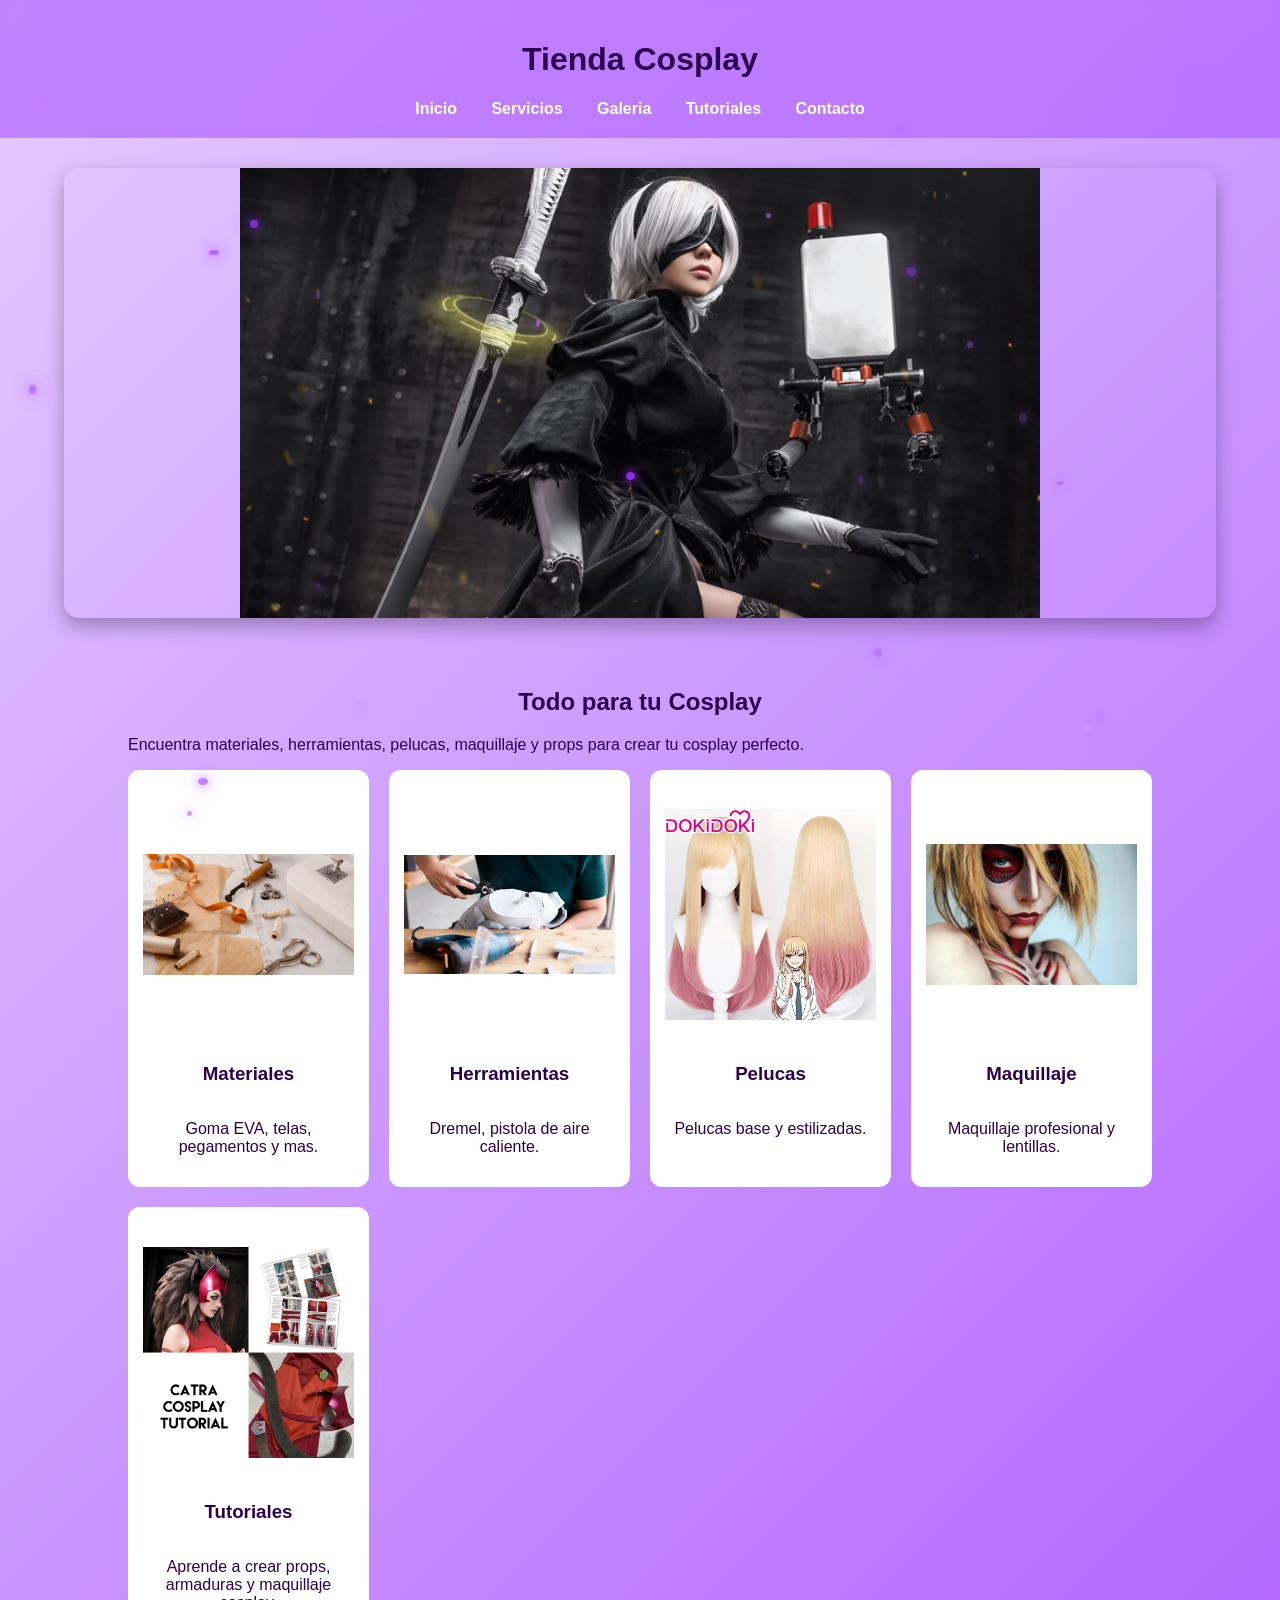
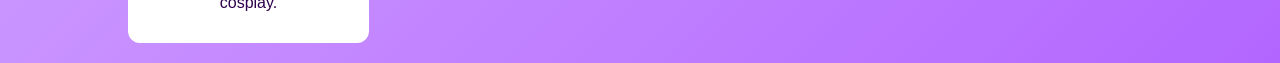
==== index.html @ 481a8a7b "Add files via upload" ====
<!DOCTYPE html>
<html>

<head>

<meta charset="UTF-8">
<title>Tienda Cosplay</title>

<link rel="stylesheet" href="css/estilos.css">

</head>

<body>

<header>

<h1>Tienda Cosplay</h1>

<nav>
<a href="index.html">Inicio</a>
<a href="paginas/servicios.html">Servicios</a>
<a href="paginas/galeria.html">Galeria</a>
<a href="paginas/tutoriales.html">Tutoriales</a>
<a href="paginas/contacto.html">Contacto</a>
</nav>

</header>

<div class="slider">

<img src="imagenes/slide1.jpg" class="activa">
<img src="imagenes/slide2.jpg">
<img src="imagenes/slide3.jpg">
<img src="imagenes/slide4.jpg">
<img src="imagenes/slide5.jpg">
<img src="imagenes/slide6.jpg">

</div>

<div class="container">

<h2>Todo para tu Cosplay</h2>

<p>
Encuentra materiales, herramientas, pelucas, maquillaje y props para crear tu cosplay perfecto.
</p>

<div class="servicios">

<div class="servicio">
<img src="imagenes/materiales.jpg">
<h3>Materiales</h3>
<p>Goma EVA, telas, pegamentos y mas.</p>
</div>

<div class="servicio">
<img src="imagenes/herramientas.jpg">
<h3>Herramientas</h3>
<p>Dremel, pistola de aire caliente.</p>
</div>

<div class="servicio">
<img src="imagenes/pelucas.jpg">
<h3>Pelucas</h3>
<p>Pelucas base y estilizadas.</p>
</div>

<div class="servicio">
<img src="imagenes/maquillaje.jpg">
<h3>Maquillaje</h3>
<p>Maquillaje profesional y lentillas.</p>
</div>

<div class="servicio" onclick="location.href='paginas/tutoriales.html'">
<img src="imagenes/tutoriales.jpg">
<h3>Tutoriales</h3>
<p>Aprende a crear props, armaduras y maquillaje cosplay.</p>
</div>

</div>

</div>

<button onclick="volverArriba()" id="btnArriba">?</button>

<script src="js/slider.js"></script>
<script src="js/arriba.js"></script>
<script src="js/raton.js"></script>
<script src="js/particulas.js"></script>
<script src="js/scroll.js"></script>

</body>
</html>
---- css/estilos.css ----
html{
scroll-behavior:smooth;
}

body{
margin:0;
font-family:Arial, Helvetica, sans-serif;
background:linear-gradient(135deg,#e6ccff,#cc99ff,#b366ff);
color:#2d004d;
animation:fadePage 0.8s ease;
}

@keyframes fadePage{
from{opacity:0;}
to{opacity:1;}
}

/* HEADER */

header{
position:sticky;
top:0;
background:rgba(179,102,255,0.7);
backdrop-filter:blur(10px);
padding:20px;
text-align:center;
z-index:1000;
}

nav a{
margin:15px;
text-decoration:none;
color:white;
font-weight:bold;
position:relative;
}

nav a::after{
content:"";
position:absolute;
width:0%;
height:2px;
left:0;
bottom:-4px;
background:white;
transition:0.3s;
}

nav a:hover::after{
width:100%;
}

/* CONTENEDOR */

.container{
width:80%;
margin:auto;
padding:20px;
}

h1,h2{
text-align:center;
}

/* GRID SERVICIOS */

.servicios{
display:grid;
grid-template-columns:repeat(auto-fit,minmax(220px,1fr));
gap:20px;
}

/* TARJETAS */

.servicio{
background:white;
padding:15px;
border-radius:12px;
text-align:center;
cursor:pointer;
transition:transform 0.3s, box-shadow 0.3s;
display:flex;
flex-direction:column;
opacity:0;
transform:translateY(40px);
}

.servicio.visible{
opacity:1;
transform:translateY(0);
}

.servicio:hover{
transform:translateY(-10px) scale(1.02);
box-shadow:0 0 20px rgba(153,51,255,0.7);
}

.servicio img{
max-width:100%;
height:260px;
object-fit:contain;
border-radius:10px;
transition:transform 0.3s;
}

.servicio:hover img{
transform:scale(1.05);
}

/* GALERIA */

.galeria{
column-count:3;
column-gap:20px;
}

.galeria img{
width:100%;
margin-bottom:20px;
border-radius:15px;
cursor:pointer;
transition:0.3s;
break-inside:avoid;
}

.galeria img:hover{
transform:scale(1.05);
box-shadow:0 8px 20px rgba(0,0,0,0.4);
}

/* LIGHTBOX */

.lightbox{
position:fixed;
top:0;
left:0;
width:100%;
height:100%;
background:rgba(0,0,0,0.8);
display:none;
justify-content:center;
align-items:center;
z-index:2000;
}

.lightbox img{
max-width:80%;
max-height:80%;
border-radius:10px;
}

/* FORMULARIO */

form{
display:flex;
flex-direction:column;
gap:10px;
width:400px;
margin:auto;
}

input, textarea{
padding:10px;
border-radius:5px;
border:1px solid #999;
}

button{
padding:10px;
background:#9933ff;
color:white;
border:none;
border-radius:5px;
cursor:pointer;
}

button:hover{
background:#7a29cc;
}

/* SLIDER */

/* SLIDER */

.slider{
  width:90%;
  height:450px;
  margin:30px auto;
  overflow:hidden;
  border-radius:15px;
  box-shadow:0 8px 20px rgba(0,0,0,0.3);
  position:relative;
  /* quitamos fondo negro */
  background:transparent;
}

.slider img{
  width:100%;
  height:100%;
  object-fit:contain;       /* se ve completa */
  position:absolute;
  top:0;
  left:0;
  opacity:0;
  transition:opacity 1s ease-in-out;
  border-radius:15px;       /* bordes redondeados */
}
.slider img.activa{
  opacity:1;
}

/* BOTON ARRIBA */

#btnArriba{
position:fixed;
bottom:30px;
right:30px;
background:#9933ff;
color:white;
border:none;
padding:12px 16px;
border-radius:50%;
font-size:18px;
cursor:pointer;
display:none;
}

/* BOTON INICIO */

.botonInicio{
position:fixed;
bottom:30px;
left:30px;
background:#9933ff;
color:white;
padding:12px 20px;
border-radius:8px;
text-decoration:none;
font-weight:bold;
box-shadow:0 5px 15px rgba(0,0,0,0.3);
}

/* PARTICULAS */

/* PARTICULAS */
.particula{
    position:fixed;
    width:8px;
    height:8px;
    border-radius:50%;
    opacity:0.8;
    pointer-events:none;
    z-index:50; /* sobre el fondo pero debajo de contenido */
}

@keyframes flotar{
from{transform:translateY(0);}
to{transform:translateY(-100vh);}
}

/* RESPONSIVE */

@media(max-width:900px){
.galeria{column-count:2;}
}

@media(max-width:500px){
.galeria{column-count:1;}
}
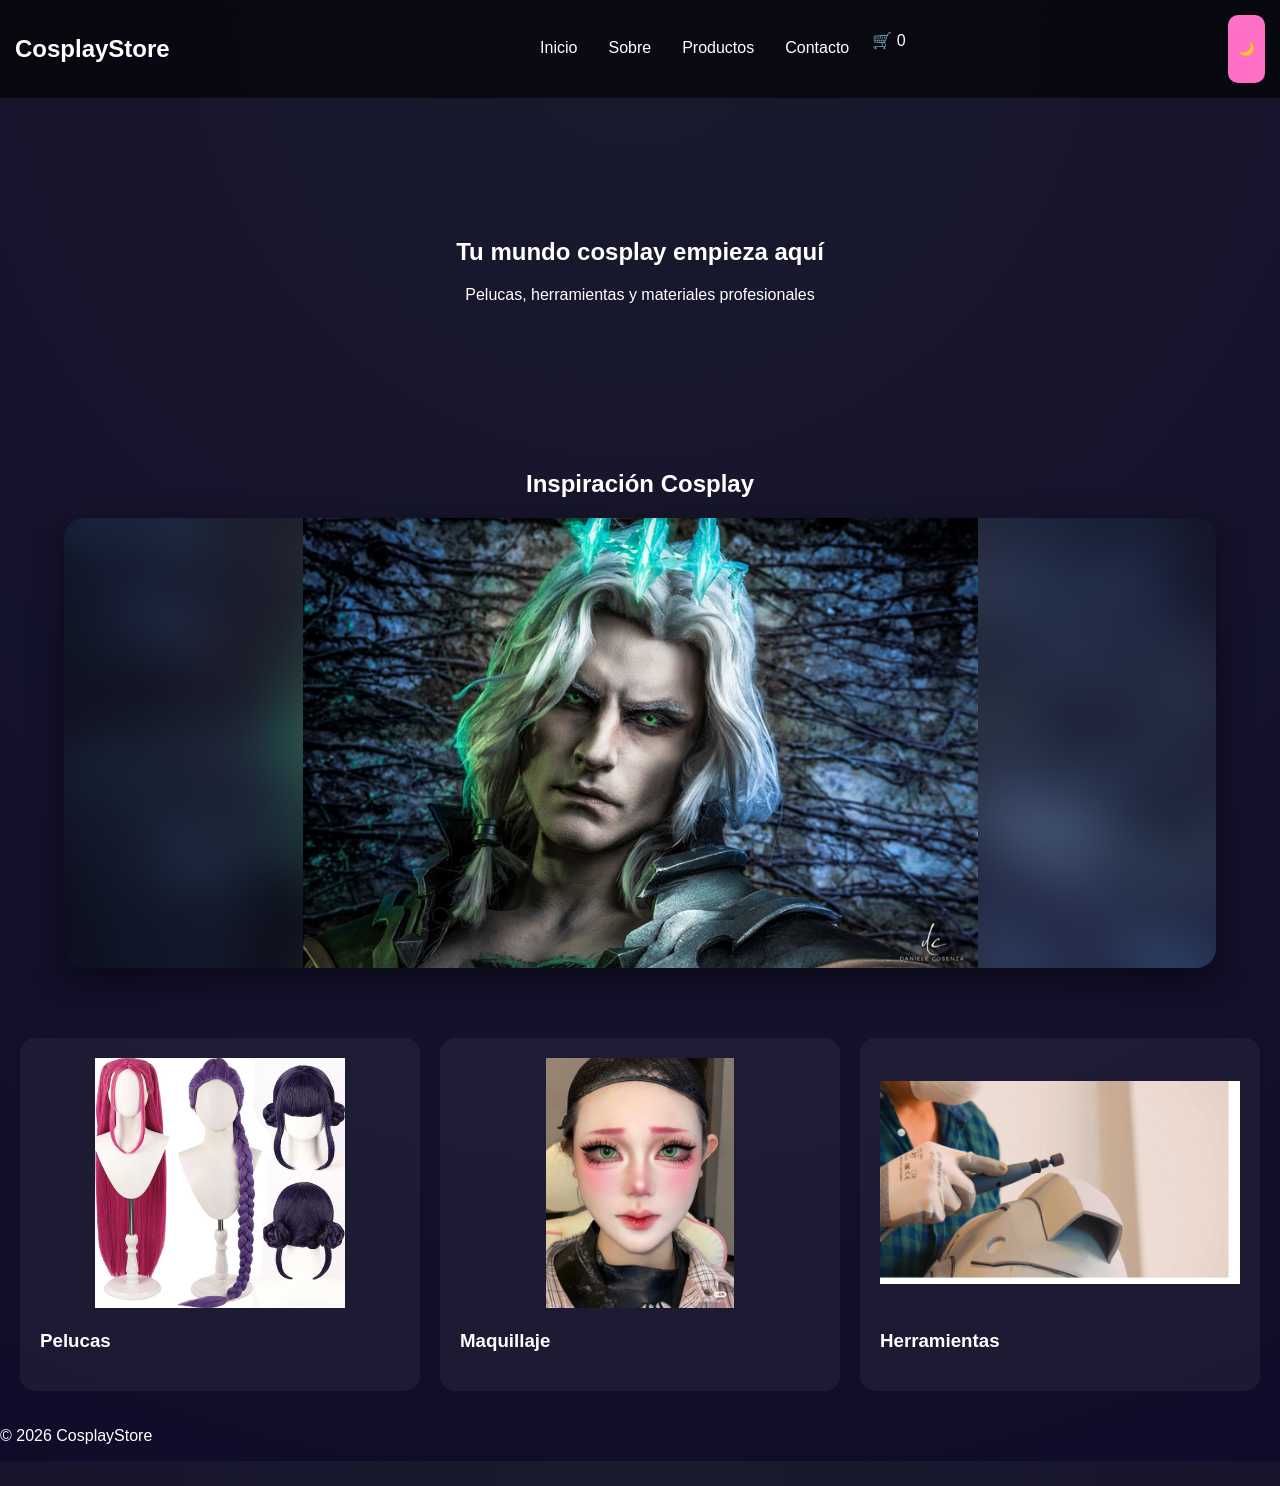
==== commit 55d4fc64: "Add files via upload" ====
--- a/index.html
+++ b/index.html
@@ -1,93 +1,104 @@
 <!DOCTYPE html>
-<html>
+<html lang="es">
+<head>
+<meta charset="UTF-8">
+<meta name="viewport" content="width=device-width, initial-scale=1.0">
 
-<head>
+<title>Tienda Cosplay Tenerife | Pelucas y Materiales</title>
+<meta name="description" content="Compra pelucas, maquillaje y materiales de cosplay en Tenerife. Tienda profesional para cosplayers.">
 
-<meta charset="UTF-8">
-<title>Tienda Cosplay</title>
-
-<link rel="stylesheet" href="css/estilos.css">
-
+<link rel="stylesheet" href="styles.css">
 </head>
+<meta name="keywords" content="cosplay Tenerife, pelucas cosplay, materiales cosplay, tienda cosplay, maquillaje cosplay, herramientas cosplay">
 
 <body>
 
 <header>
+<nav>
+<h1>CosplayStore</h1>
+<ul>
+<div class="menu-toggle">☰</div>
+<li><a href="index.html">Inicio</a></li>
+<li><a href="sobre.html">Sobre</a></li>
+<li><a href="productos.html">Productos</a></li>
+<li><a href="contacto.html">Contacto</a></li>
+<li>🛒 <span id="cart-count">0</span></li>
+</ul>
 
-<h1>Tienda Cosplay</h1>
-
-<nav>
-<a href="index.html">Inicio</a>
-<a href="paginas/servicios.html">Servicios</a>
-<a href="paginas/galeria.html">Galeria</a>
-<a href="paginas/tutoriales.html">Tutoriales</a>
-<a href="paginas/contacto.html">Contacto</a>
+<button id="darkMode">🌙</button>
 </nav>
-
 </header>
 
-<div class="slider">
+<section class="hero">
+<h2>Tu mundo cosplay empieza aquí</h2>
+<p>Pelucas, herramientas y materiales profesionales</p>
+</section>
 
-<img src="imagenes/slide1.jpg" class="activa">
-<img src="imagenes/slide2.jpg">
-<img src="imagenes/slide3.jpg">
-<img src="imagenes/slide4.jpg">
-<img src="imagenes/slide5.jpg">
-<img src="imagenes/slide6.jpg">
+<h2 style="text-align:center; margin-top: 30px;">Inspiración Cosplay</h2>
+<section class="slider visible"> <div class="slide active">
+    <img src="img/cosplay1.jpg" alt="Cosplay anime 1">
+  </div>
 
+  <div class="slide">
+    <img src="img/cosplay2.jpg" alt="Cosplay anime 2">
+  </div>
+
+  <div class="slide">
+    <img src="img/cosplay3.jpg" alt="Cosplay anime 3">
+  </div>
+
+  <div class="slide">
+    <img src="img/cosplay4.jpg" alt="Cosplay anime 4">
+  </div>
+
+  <div class="slide">
+    <img src="img/cosplay5.jpg" alt="Cosplay anime 5">
+  </div>
+
+  <div class="slide">
+    <img src="img/cosplay6.jpg" alt="Cosplay anime 6">
+  </div>
+
+  <div class="slide">
+    <img src="img/cosplay7.jpg" alt="Cosplay anime 7">
+  </div>
+
+  <div class="slide">
+    <img src="img/cosplay8.jpg" alt="Cosplay anime 8">
+  </div>
+
+  <div class="slide">
+    <img src="img/cosplay9.jpg" alt="Cosplay anime 9">
+  </div>
+
+  <div class="slide">
+    <img src="img/cosplay10.jpg" alt="Cosplay anime 10">
+  </div>
+
+</section>
+
+<section class="grid">
+<div class="card">
+<img src="img/peluca.jpg" alt="Peluca cosplay">
+<h3>Pelucas</h3>
 </div>
 
-<div class="container">
-
-<h2>Todo para tu Cosplay</h2>
-
-<p>
-Encuentra materiales, herramientas, pelucas, maquillaje y props para crear tu cosplay perfecto.
-</p>
-
-<div class="servicios">
-
-<div class="servicio">
-<img src="imagenes/materiales.jpg">
-<h3>Materiales</h3>
-<p>Goma EVA, telas, pegamentos y mas.</p>
+<div class="card">
+<img src="img/maquillaje.jpg" alt="Maquillaje cosplay">
+<h3>Maquillaje</h3>
 </div>
 
-<div class="servicio">
-<img src="imagenes/herramientas.jpg">
+<div class="card">
+<img src="img/herramientas.jpg" alt="Herramientas cosplay">
 <h3>Herramientas</h3>
-<p>Dremel, pistola de aire caliente.</p>
 </div>
+</section>
 
-<div class="servicio">
-<img src="imagenes/pelucas.jpg">
-<h3>Pelucas</h3>
-<p>Pelucas base y estilizadas.</p>
-</div>
+<footer>
+<p>© 2026 CosplayStore</p>
+</footer>
 
-<div class="servicio">
-<img src="imagenes/maquillaje.jpg">
-<h3>Maquillaje</h3>
-<p>Maquillaje profesional y lentillas.</p>
-</div>
-
-<div class="servicio" onclick="location.href='paginas/tutoriales.html'">
-<img src="imagenes/tutoriales.jpg">
-<h3>Tutoriales</h3>
-<p>Aprende a crear props, armaduras y maquillaje cosplay.</p>
-</div>
-
-</div>
-
-</div>
-
-<button onclick="volverArriba()" id="btnArriba">?</button>
-
-<script src="js/slider.js"></script>
-<script src="js/arriba.js"></script>
-<script src="js/raton.js"></script>
-<script src="js/particulas.js"></script>
-<script src="js/scroll.js"></script>
-
+<script src="script.js"></script>
+<script src="carrito.js"></script>
 </body>
 </html>
--- a/styles.css
+++ b/styles.css
@@ -0,0 +1,507 @@
+body {
+margin:0;
+font-family:'Poppins',sans-serif;
+background: radial-gradient(circle at top,#1a1a2e,#0f0c29);
+color:white;
+overflow-x:hidden;
+transition:0.4s;
+}
+
+body.dark { background:#0a0a0a; }
+
+nav {
+display:flex;
+justify-content:space-between;
+padding:15px;
+background:rgba(0,0,0,0.6);
+backdrop-filter:blur(10px);
+position:sticky;
+top:0;
+}
+
+nav ul {
+display:flex;
+gap:15px;
+list-style:none;
+}
+
+nav a {
+color:white;
+text-decoration:none;
+}
+
+.hero {
+text-align:center;
+padding:120px;
+background:url('img/anime-bg.jpg') center/cover;
+}
+
+.grid {
+display:grid;
+grid-template-columns:repeat(auto-fit,minmax(250px,1fr));
+gap:20px;
+padding:20px;
+}
+
+.card {
+background:rgba(255,255,255,0.05);
+padding:20px;
+border-radius:15px;
+transition:0.3s;
+}
+
+.card:hover {
+transform:translateY(-10px) scale(1.05);
+box-shadow:0 0 20px #ff6ec7;
+}
+
+.card img {
+  width: 100%;
+  height: 250px;        /* MISMO TAMAÑO */
+  object-fit: cover;    /* recorte profesional */
+  border-radius: 12px;
+  transition: 0.4s;
+}
+
+.card img:hover {
+  transform: scale(1.08);
+}
+
+img {
+width:100%;
+border-radius:10px;
+transition:0.4s;
+}
+
+img:hover {
+transform:scale(1.1);
+}
+
+button {
+background:#ff6ec7;
+border:none;
+padding:10px;
+color:white;
+cursor:pointer;
+border-radius:10px;
+}
+
+section {
+opacity:0;
+transform:translateY(50px);
+transition:0.6s;
+}
+
+section.visible {
+opacity:1;
+transform:translateY(0);
+}
+
+.cursor {
+width:25px;
+height:25px;
+background:url('img/cursor.png');
+position:absolute;
+pointer-events:none;
+z-index:9999;
+}
+
+canvas {
+position:fixed;
+top:0;
+left:0;
+z-index:-1;
+}
+
+/* ================= RESPONSIVE PRO ================= */
+
+/* MÓVILES */
+@media (max-width: 768px){
+
+nav {
+flex-direction: column;
+align-items: flex-start;
+}
+
+.menu-toggle {
+display: block;
+font-size: 24px;
+cursor: pointer;
+}
+
+nav ul {
+display: none;
+flex-direction: column;
+width: 100%;
+padding: 10px 0;
+}
+
+nav ul.active {
+display: flex;
+}
+
+.hero {
+padding: 60px 20px;
+}
+
+.hero h2 {
+font-size: 22px;
+}
+
+.grid {
+grid-template-columns: 1fr;
+padding: 15px;
+}
+
+.card {
+padding: 15px;
+}
+
+form input,
+form textarea {
+width: 100%;
+margin-bottom: 10px;
+}
+
+/* carrito */
+.carrito {
+padding: 10px;
+}
+}
+
+/* TABLETS */
+@media (min-width: 769px) and (max-width: 1024px){
+
+.grid {
+grid-template-columns: repeat(2,1fr);
+}
+
+.hero {
+padding: 80px 20px;
+}
+}
+
+/* OCULTAR BOTÓN EN PC */
+.menu-toggle {
+display: none;
+}
+
+button {
+min-height: 44px;
+}
+
+a {
+padding: 8px;
+display: inline-block;
+}
+
+/* ===== SLIDER COSPLAY ===== */
+
+/* ===== SLIDER PRO CON FONDO DIFUMINADO (CORREGIDO) ===== */
+
+.slider {
+  position: relative;
+  width: 90%;
+  height: 450px; /* Un poco más alto para que luzca */
+  margin: 20px auto 50px auto;
+  overflow: hidden;
+  border-radius: 20px;
+  box-shadow: 0 10px 30px rgba(0,0,0,0.5); /* Sombra para que no se vea simple */
+  /* Forzamos visibilidad inicial si el observer falla */
+  opacity: 1 !important; 
+  transform: translateY(0) !important;
+}
+
+.slide {
+  position: absolute;
+  inset: 0; /* Ocupa todo el espacio del padre */
+  opacity: 0;
+  transition: opacity 1s ease-in-out;
+  display: flex;
+  justify-content: center;
+  align-items: center;
+  z-index: 1;
+}
+
+.slide.active {
+  opacity: 1;
+  z-index: 2; /* La activa se pone encima */
+}
+
+/* IMAGEN PRINCIPAL (La que se ve nítida) */
+.slide img {
+  max-width: 100%;
+  max-height: 100%;
+  object-fit: contain; /* No recorta la foto del cosplay */
+  position: relative;
+  z-index: 10;
+  border-radius: 10px;
+  box-shadow: 0 5px 15px rgba(0,0,0,0.3);
+}
+
+/* FONDO DIFUMINADO (Efecto Bonito) */
+.slide::before {
+  content: "";
+  position: absolute;
+  inset: -20px; /* Un poco más grande para cubrir bordes al difuminar */
+  background-size: cover;
+  background-position: center;
+  filter: blur(25px); /* El difuminado */
+  transform: scale(1.1);
+  opacity: 0.5; /* Transparencia del fondo */
+  z-index: 5;
+}
+
+/* ASIGNAR IMAGEN A CADA FONDO DIFUMINADO (CORRECTO: 1 al 10) */
+/* Asegúrate de que estas rutas EXISTEN en tu carpeta img */
+.slide:nth-child(1)::before { background-image: url('img/cosplay1.jpg'); }
+.slide:nth-child(2)::before { background-image: url('img/cosplay2.jpg'); }
+.slide:nth-child(3)::before { background-image: url('img/cosplay3.jpg'); }
+.slide:nth-child(4)::before { background-image: url('img/cosplay4.jpg'); }
+.slide:nth-child(5)::before { background-image: url('img/cosplay5.jpg'); }
+.slide:nth-child(6)::before { background-image: url('img/cosplay6.jpg'); }
+.slide:nth-child(7)::before { background-image: url('img/cosplay7.jpg'); }
+.slide:nth-child(8)::before { background-image: url('img/cosplay8.jpg'); }
+.slide:nth-child(9)::before { background-image: url('img/cosplay9.jpg'); }
+.slide:nth-child(10)::before { background-image: url('img/cosplay10.jpg'); }
+
+/* Ajuste Responsive rápido para el slider */
+@media (max-width: 768px) {
+  .slider {
+    height: 280px;
+    width: 95%;
+  }
+}
+
+/* Asegúrate de que las secciones sean visibles para el observer de JS */
+section {
+  opacity: 0;
+  transform: translateY(50px);
+  transition: 0.6s;
+  overflow: hidden; /* Evita scrolls raros */
+}
+
+section.visible {
+  opacity: 1;
+  transform: translateY(0);
+}
+
+/* Animación (10 imágenes → 4s cada una = 40s total) */
+@keyframes slide {
+  0% { transform: translateX(0%); }
+  20% { transform: translateX(0%); }
+
+  25% { transform: translateX(-100%); }
+  45% { transform: translateX(-100%); }
+
+  50% { transform: translateX(-200%); }
+  70% { transform: translateX(-200%); }
+
+  75% { transform: translateX(-300%); }
+  95% { transform: translateX(-300%); }
+
+  100% { transform: translateX(0%); }
+}
+
+@media (max-width:768px){
+  .slides img {
+    height: 220px;
+  }
+}
+
+/* PRODUCTOS IMAGENES PRO (FINAL LIMPIO) */
+.card img {
+  width: 100%;
+  height: 250px;
+  object-fit: contain;
+  border-radius: 12px;
+  transition: 0.4s;
+}
+
+.card img:hover {
+  transform: scale(1.05);
+}
+
+/* Contenedor principal de la sección */
+.contacto-section {
+  display: flex;
+  justify-content: center;
+  align-items: center;
+  min-height: 80vh; /* Para que ocupe casi toda la pantalla */
+  padding: 40px 20px;
+}
+
+/* La caja del formulario (Glassmorphism) */
+.form-container {
+  background: rgba(255, 255, 255, 0.05); /* Fondo muy suave */
+  backdrop-filter: blur(15px); /* Desenfoque de fondo */
+  border: 1px solid rgba(255, 255, 255, 0.1);
+  padding: 50px;
+  border-radius: 20px;
+  width: 100%;
+  max-width: 600px; /* Ancho máximo para que no se estire demasiado en PC */
+  box-shadow: 0 15px 35px rgba(0, 0, 0, 0.5);
+  text-align: center;
+}
+
+.form-container h2 {
+  color: #ff6ec7; /* Rosa característico de tu tienda */
+  margin-bottom: 10px;
+  font-size: 2rem;
+}
+
+.form-container p {
+  margin-bottom: 30px;
+  opacity: 0.8;
+}
+
+/* Estilo de los inputs y el textarea */
+.contacto-form .input-group {
+  margin-bottom: 20px;
+}
+
+.contacto-form input, 
+.contacto-form textarea {
+  width: 100%;
+  padding: 15px;
+  background: rgba(0, 0, 0, 0.3);
+  border: 2px solid rgba(255, 255, 255, 0.1);
+  border-radius: 10px;
+  color: white;
+  font-family: 'Poppins', sans-serif;
+  font-size: 1rem;
+  transition: 0.3s;
+  outline: none;
+}
+
+/* Efecto al hacer clic en un cuadro de texto */
+.contacto-form input:focus, 
+.contacto-form textarea:focus {
+  border-color: #ff6ec7;
+  background: rgba(0, 0, 0, 0.5);
+  box-shadow: 0 0 10px rgba(255, 110, 199, 0.3);
+}
+
+/* Botón de enviar más grande y llamativo */
+.btn-enviar {
+  width: 100%;
+  padding: 15px;
+  background: linear-gradient(45deg, #ff6ec7, #8e44ad);
+  border: none;
+  border-radius: 10px;
+  color: white;
+  font-weight: bold;
+  font-size: 1.1rem;
+  cursor: pointer;
+  transition: 0.3s transform ease;
+}
+
+.btn-enviar:hover {
+  transform: scale(1.02);
+  filter: brightness(1.1);
+}
+
+/* Ajuste para móviles */
+@media (max-width: 480px) {
+  .form-container {
+    padding: 25px;
+  }
+}
+
+/* ================= CSS ESPECÍFICO PARA SOBRE NOSOTROS ================= */
+
+/* Aplica centrado y espaciado solo al body con la clase 'pagina-sobre' */
+.pagina-sobre .contenido {
+    max-width: 800px;
+    margin: 40px auto; /* Centra el bloque en PC */
+    padding: 20px;
+    line-height: 1.6; /* Mejora la lectura */
+    text-align: center; /* Centra los títulos */
+}
+
+/* Estilos para que los párrafos se lean bien centrados */
+.pagina-sobre .contenido p {
+    text-align: left; /* El texto largo se lee mejor alineado a la izquierda */
+    margin-bottom: 20px;
+    opacity: 0.9;
+}
+
+/* Estilos para la lista de valores */
+.pagina-sobre .contenido ul li {
+    background: rgba(255, 255, 255, 0.05);
+    margin: 10px 0;
+    padding: 15px;
+    border-radius: 10px;
+    text-align: left;
+}
+
+/* ===== ESTILOS DE LA GALERÍA (CSS GRID) ===== */
+
+.galeria-tienda {
+    margin-top: 60px; /* Separa la galería del texto superior */
+    padding-top: 30px;
+    border-top: 1px solid rgba(255, 255, 255, 0.1);
+}
+
+.galeria-tienda h2 {
+    color: #ff6ec7; /* Rosa característico */
+    margin-bottom: 10px;
+}
+
+.galeria-grid {
+    display: grid;
+    /* Crea un grid automático que se ajusta: min 250px por foto, rellena el espacio */
+    grid-template-columns: repeat(auto-fit, minmax(280px, 1fr));
+    gap: 20px; /* Espacio entre fotos */
+    margin-top: 30px;
+}
+
+.galeria-item {
+    position: relative;
+    overflow: hidden;
+    border-radius: 15px;
+    box-shadow: 0 5px 15px rgba(0,0,0,0.3);
+    transition: 0.3s transform ease;
+}
+
+.galeria-item:hover {
+    transform: scale(1.03); /* Efecto zoom suave al pasar el ratón */
+    box-shadow: 0 8px 25px rgba(255, 110, 199, 0.3); /* Sombra rosa */
+}
+
+.galeria-item img {
+    width: 100%;
+    height: 250px; /* Altura fija para que todas las fotos sean iguales */
+    object-fit: cover; /* Recorta la imagen para llenar el recuadro sin deformar */
+    border-radius: 15px;
+}
+
+/* Texto que aparece sobre la foto al hacer hover */
+.galeria-item span {
+    position: absolute;
+    bottom: 0;
+    left: 0;
+    width: 100%;
+    background: linear-gradient(to top, rgba(0,0,0,0.8), transparent);
+    color: white;
+    padding: 15px;
+    font-size: 0.9rem;
+    font-weight: bold;
+    text-align: left;
+    opacity: 0; /* Oculto por defecto */
+    transition: 0.3s opacity ease;
+}
+
+.galeria-item:hover span {
+    opacity: 1; /* Muestra el texto al hacer hover */
+}
+
+/* Ajuste Responsive para la galería en móviles */
+@media (max-width: 768px) {
+    .galeria-grid {
+        grid-template-columns: 1fr; /* Una sola foto por fila en móviles */
+    }
+    .galeria-item img {
+        height: 200px; /* Fotos un poco más bajas en móvil */
+    }
+}
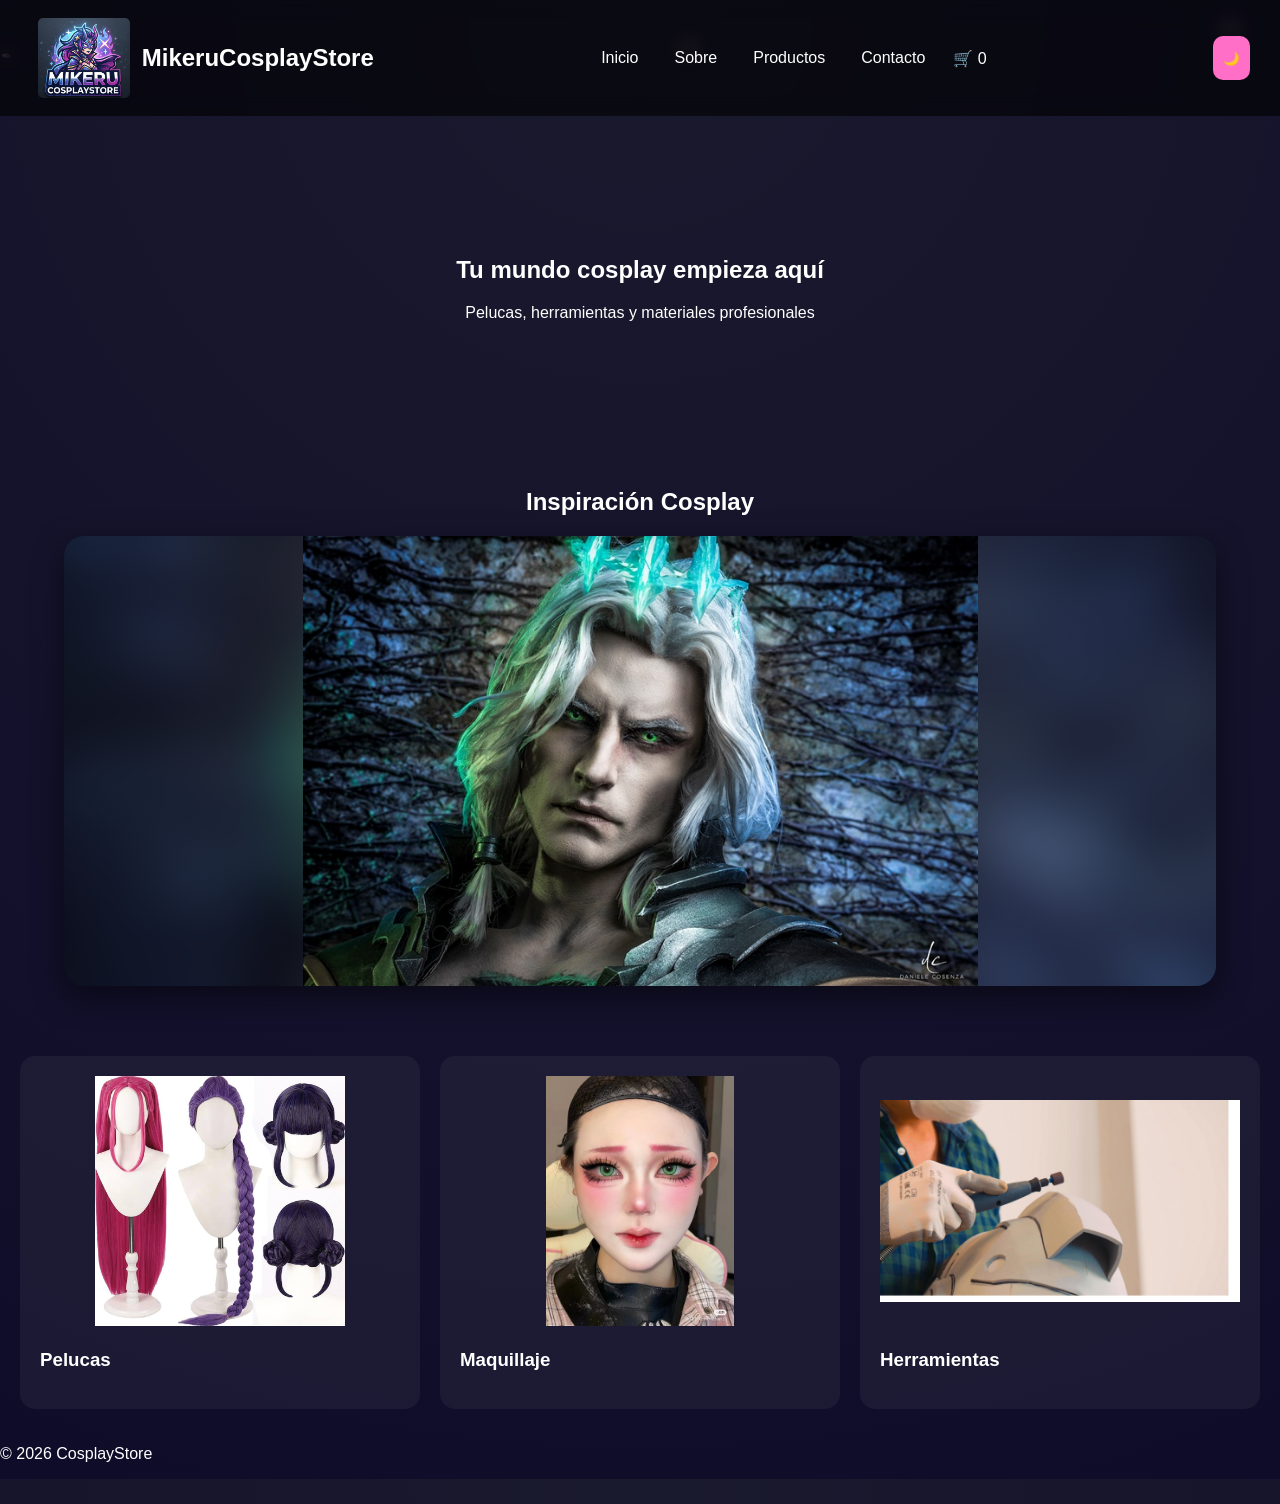
==== commit 24c98cd9: "Add files via upload" ====
--- a/index.html
+++ b/index.html
@@ -14,19 +14,23 @@
 <body>
 
 <header>
-<nav>
-<h1>CosplayStore</h1>
-<ul>
-<div class="menu-toggle">☰</div>
-<li><a href="index.html">Inicio</a></li>
-<li><a href="sobre.html">Sobre</a></li>
-<li><a href="productos.html">Productos</a></li>
-<li><a href="contacto.html">Contacto</a></li>
-<li>🛒 <span id="cart-count">0</span></li>
-</ul>
+  <nav>
+    <a href="index.html" class="logo-container">
+      <img src="img/logo.png" alt="Logo MikeruCosplayStore" class="nav-logo">
+      <h1>MikeruCosplayStore</h1>
+    </a>
 
-<button id="darkMode">🌙</button>
-</nav>
+    <ul>
+      <div class="menu-toggle">☰</div>
+      <li><a href="index.html">Inicio</a></li>
+      <li><a href="sobre.html">Sobre</a></li>
+      <li><a href="productos.html">Productos</a></li>
+      <li><a href="contacto.html">Contacto</a></li>
+      <li>🛒 <span id="cart-count">0</span></li>
+    </ul>
+
+    <button id="darkMode">🌙</button>
+  </nav>
 </header>
 
 <section class="hero">
--- a/styles.css
+++ b/styles.css
@@ -10,19 +10,32 @@
 body.dark { background:#0a0a0a; }
 
 nav {
-display:flex;
-justify-content:space-between;
-padding:15px;
-background:rgba(0,0,0,0.6);
-backdrop-filter:blur(10px);
-position:sticky;
-top:0;
+    display: flex;
+    justify-content: space-between;
+    align-items: center; /* Alineación vertical perfecta */
+    padding: 10px 30px;  /* Un poco más de aire a los lados */
+    background: rgba(0,0,0,0.6);
+    backdrop-filter: blur(10px);
+    position: sticky;
+    top: 0;
+    z-index: 1000; /* Asegura que siempre esté por encima */
 }
 
 nav ul {
-display:flex;
-gap:15px;
-list-style:none;
+    display: flex;
+    align-items: center; /* Alinea los links y el carrito verticalmente */
+    gap: 20px;
+    list-style: none;
+    margin: 0;
+    padding: 0;
+}
+
+/* Aseguramos que el botón de Dark Mode también se alinee */
+#darkMode {
+    margin-left: 15px;
+    display: flex;
+    align-items: center;
+    justify-content: center;
 }
 
 nav a {
@@ -504,4 +517,43 @@
     .galeria-item img {
         height: 200px; /* Fotos un poco más bajas en móvil */
     }
+}
+
+/* Contenedor que agrupa logo y nombre */
+.logo-container {
+    display: flex;
+    align-items: center; /* Centra verticalmente el logo con el texto */
+    gap: 12px;           /* Espacio entre el logo y el nombre */
+    text-decoration: none;
+    color: white;
+}
+
+/* Estilo específico para la imagen del logo */
+.nav-logo {
+    height: 80px;        /* Ajusta el tamaño a tu gusto */
+    width: auto;         /* Mantiene la proporción */
+    border-radius: 5px;  /* Opcional: redondea un poco las esquinas */
+    transition: transform 0.3s ease;
+}
+
+/* Efecto al pasar el ratón sobre el logo */
+.logo-container:hover .nav-logo {
+    transform: rotate(5deg) scale(1.1);
+}
+
+/* Ajuste para que el h1 no tenga margenes raros al estar en el flex */
+.logo-container h1 {
+    font-size: 1.5rem;
+    margin: 0;
+    white-space: nowrap; /* Evita que el nombre se parta en dos líneas */
+}
+
+/* Ajuste responsive: Logo más pequeño en móviles */
+@media (max-width: 768px) {
+    .nav-logo {
+        height: 35px;
+    }
+    .logo-container h1 {
+        font-size: 1.2rem;
+    }
 }
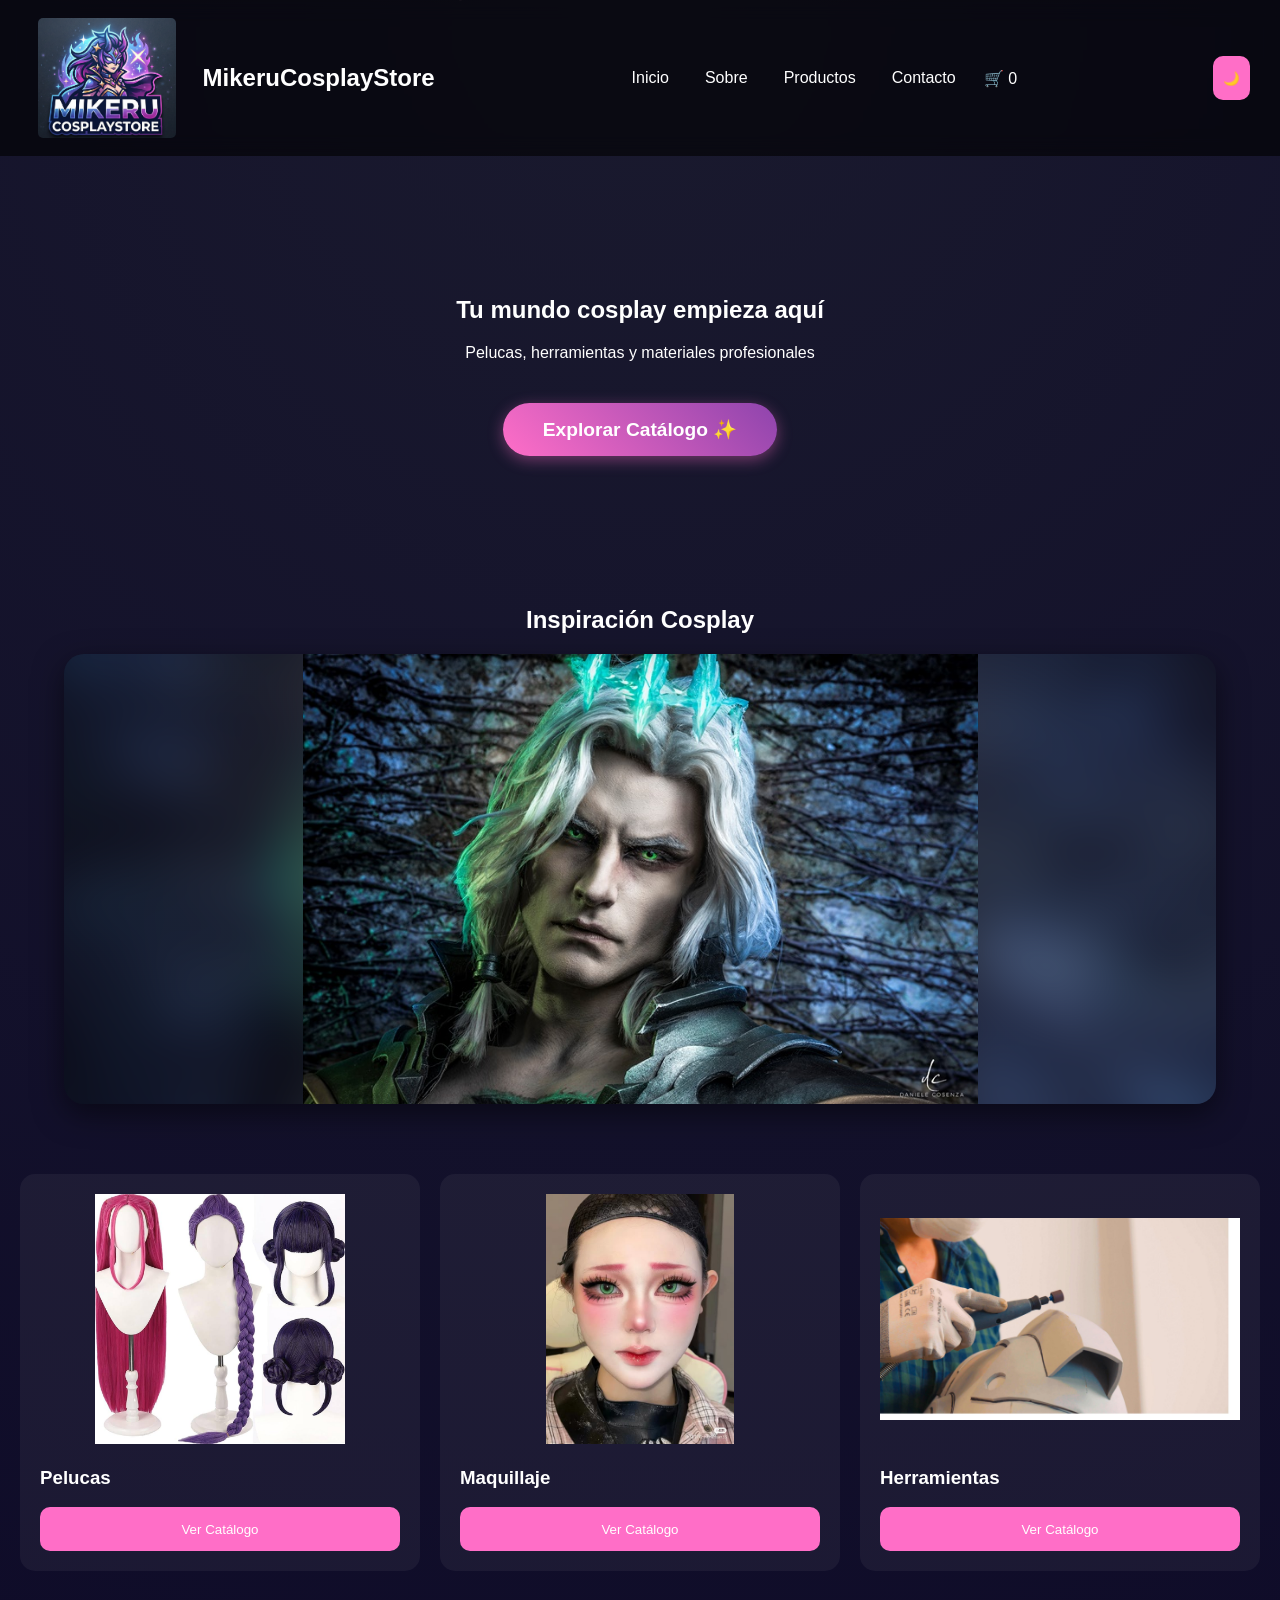
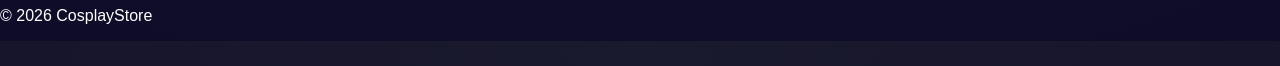
==== commit 6cb7a26d: "Add files via upload" ====
--- a/index.html
+++ b/index.html
@@ -34,67 +34,71 @@
 </header>
 
 <section class="hero">
-<h2>Tu mundo cosplay empieza aquí</h2>
-<p>Pelucas, herramientas y materiales profesionales</p>
+  <h2>Tu mundo cosplay empieza aquí</h2>
+  <p>Pelucas, herramientas y materiales profesionales</p>
+  <a href="productos.html" class="btn-cta">Explorar Catálogo ✨</a>
 </section>
 
 <h2 style="text-align:center; margin-top: 30px;">Inspiración Cosplay</h2>
 <section class="slider visible"> <div class="slide active">
-    <img src="img/cosplay1.jpg" alt="Cosplay anime 1">
+    <img src="img/cosplay1.jpg" alt="Cosplay del personaje Viego">
   </div>
 
   <div class="slide">
-    <img src="img/cosplay2.jpg" alt="Cosplay anime 2">
+    <img src="img/cosplay2.jpg" alt="Cosplay del personaje 2B del juego Nier automata con sus espadas tratado virtuoso">
   </div>
 
   <div class="slide">
-    <img src="img/cosplay3.jpg" alt="Cosplay anime 3">
+    <img src="img/cosplay3.jpg" alt="Cosplay de Gintama donde se ven a Kagura, Shinpachi y Gintoki, protagonistas del anime">
   </div>
 
   <div class="slide">
-    <img src="img/cosplay4.jpg" alt="Cosplay anime 4">
+    <img src="img/cosplay4.jpg" alt="Cosplay de Lucy de cyberpunk edgerunners donde se ve su maquillaje">
   </div>
 
   <div class="slide">
-    <img src="img/cosplay5.jpg" alt="Cosplay anime 5">
+    <img src="img/cosplay5.jpg" alt="Cosplay de Leon Scott Kennedy de resident evil 4 remake">
   </div>
 
   <div class="slide">
-    <img src="img/cosplay6.jpg" alt="Cosplay anime 6">
+    <img src="img/cosplay6.jpg" alt="Cosplay de Leon Scott Kennedy de resident evil 4 remake">
   </div>
 
   <div class="slide">
-    <img src="img/cosplay7.jpg" alt="Cosplay anime 7">
+    <img src="img/cosplay7.jpg" alt="Cosplay grupal en la TLP de Tenerife">
   </div>
 
   <div class="slide">
-    <img src="img/cosplay8.jpg" alt="Cosplay anime 8">
+    <img src="img/cosplay8.jpg" alt="Cosplay grupal del juego Genshin Impact donde se ven todos los arcontes, Mavuika, Zhongli, Venti, Furina, Raiden shogun y Nahida">
   </div>
 
   <div class="slide">
-    <img src="img/cosplay9.jpg" alt="Cosplay anime 9">
+    <img src="img/cosplay9.jpg" alt="Cosplay de Caulifla super saiyan de Dragon ball con una peluca muy estilizada">
   </div>
 
   <div class="slide">
-    <img src="img/cosplay10.jpg" alt="Cosplay anime 10">
+    <img src="img/cosplay10.jpg" alt="Cosplay del anime One piece donde se ven a Luffy, Sanji, Nami y Zoro">
   </div>
 
 </section>
 
 <section class="grid">
 <div class="card">
-<img src="img/peluca.jpg" alt="Peluca cosplay">
+<img src="img/peluca.jpg" alt="Peluca cosplay de las kpop demon hunter, rumi, rei y mira">
 <h3>Pelucas</h3>
+<button class="btn-card">Ver Catálogo</button>
 </div>
 
 <div class="card">
-<img src="img/maquillaje.jpg" alt="Maquillaje cosplay">
+<img src="img/maquillaje.jpg" alt="Maquillaje cosplay profesional">
 <h3>Maquillaje</h3>
+<button class="btn-card">Ver Catálogo</button>
 </div>
 
 <div class="card">
-<img src="img/herramientas.jpg" alt="Herramientas cosplay">
+<img src="img/herramientas.jpg" alt="Herramientas cosplay como una dremel">
 <h3>Herramientas</h3>
+<button class="btn-card">Ver Catálogo</button>
 </div>
 </section>
 
--- a/styles.css
+++ b/styles.css
@@ -83,6 +83,22 @@
 img {
 width:100%;
 border-radius:10px;
+
+body {
+    transition: background-color 0.3s ease, color 0.3s ease;
+}
+
+/* Asegúrate de que el modo dark cambie el fondo y el texto */
+body.dark {
+    background: #0a0a0a !important;
+    color: #ffffff;
+}
+
+/* Opcional: Si quieres que las cards también cambien en modo oscuro */
+body.dark .card {
+    background: rgba(255, 255, 255, 0.1);
+    border: 1px solid rgba(255, 110, 199, 0.2);
+}
 transition:0.4s;
 }
 
@@ -117,6 +133,8 @@
 position:absolute;
 pointer-events:none;
 z-index:9999;
+/* ... tus estilos ... */
+    pointer-events: none !important; /* El cursor no debe recibir clics */
 }
 
 canvas {
@@ -556,4 +574,82 @@
     .logo-container h1 {
         font-size: 1.2rem;
     }
-}+}
+
+.btn-cta {
+    display: inline-block;
+    margin-top: 25px;
+    padding: 15px 40px;
+    background: linear-gradient(45deg, #ff6ec7, #8e44ad);
+    color: white;
+    text-decoration: none;
+    font-weight: bold;
+    border-radius: 50px; /* Estilo píldora, más moderno */
+    font-size: 1.2rem;
+    box-shadow: 0 4px 15px rgba(255, 110, 199, 0.4);
+    transition: 0.3s;
+}
+
+.btn-cta:hover {
+    transform: scale(1.1) translateY(-3px);
+    box-shadow: 0 6px 20px rgba(255, 110, 199, 0.6);
+}
+
+
+
+/* Asegúrate de que el contenedor del logo no limite el tamaño */
+.logo-container {
+    text-decoration: none;
+    color: inherit; /* Mantiene el color del texto original */
+    display: flex;
+    align-items: center;
+    gap: 10px; /* Espacio entre la imagen del logo y el texto */
+}
+
+
+
+/* Ajusta el contenedor para que la imagen y el texto se alineen */
+.logo-container {
+    display: flex;
+    align-items: center;
+    text-decoration: none;
+    color: inherit; /* Mantiene el color que ya tengas configurado */
+}
+
+/* Tamaño del logo (imagen) al lado del texto */
+.nav-logo {
+    height: 120px; /* Ajusta según el tamaño de tu imagen */
+    width: auto;
+    margin-right: 15px;
+}
+
+.card a {
+    text-decoration: none; /* Quita el subrayado del enlace */
+    display: block;        /* Hace que el enlace ocupe el ancho necesario */
+    width: 100%;
+}
+
+.btn-card {
+    width: 100%;           /* Hace que el botón ocupe todo el ancho de la card si quieres */
+    transition: 0.3s;
+}
+
+.brand-name {
+    /* Este tamaño es similar al de tu primera imagen (Index) */
+    font-size: 1.5rem !important; 
+    font-weight: 700 !important;
+    color: white !important;
+    text-transform: none !important; /* Evita que se ponga todo en mayúsculas */
+    letter-spacing: 0.5px;
+    white-space: nowrap;
+    display: flex;
+    align-items: center;
+}
+
+/* Ajuste del contenedor para que no haya símbolos raros */
+.logo-container {
+    display: flex;
+    align-items: center;
+    text-decoration: none;
+    gap: 12px;
+}
